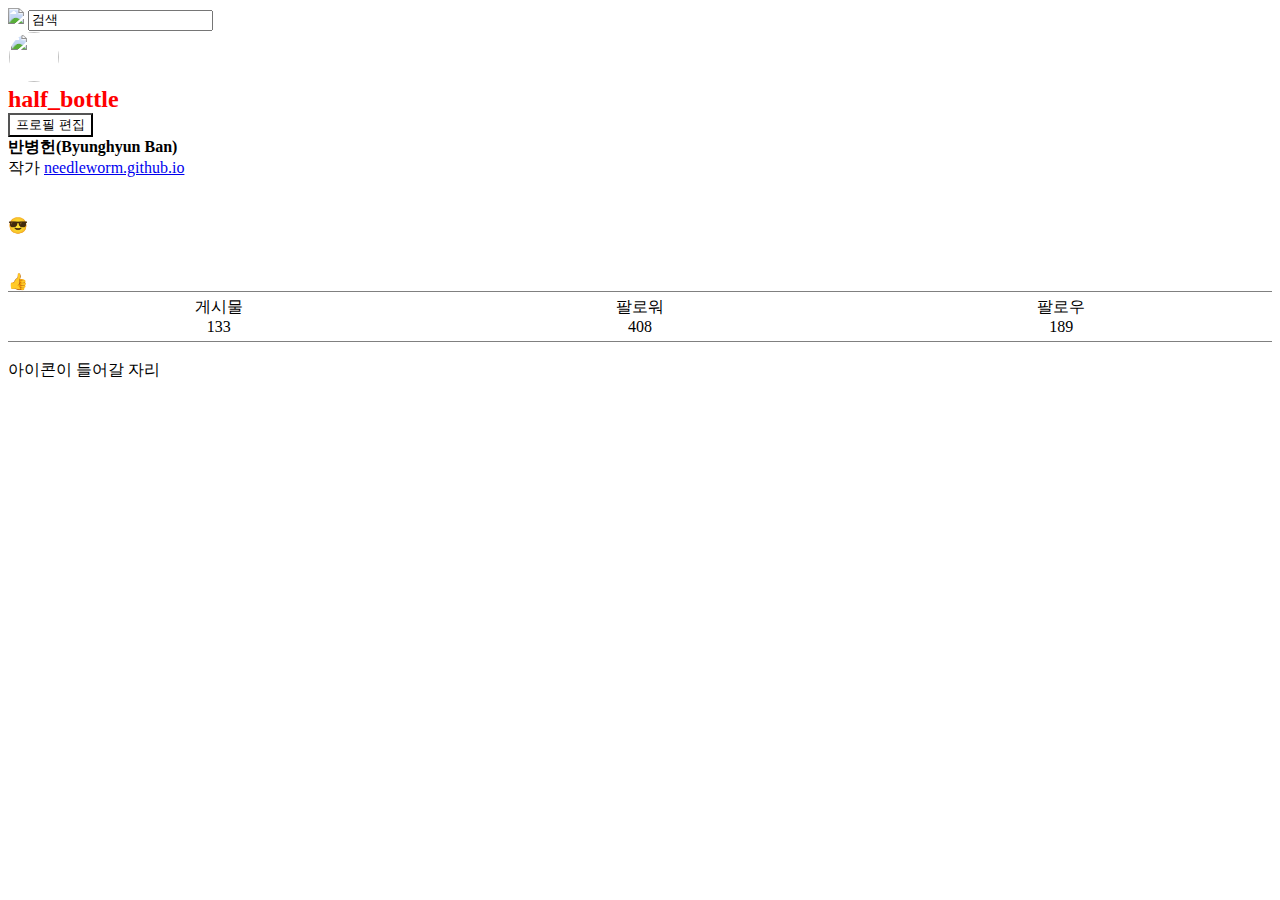
==== index.html @ 2de96ef6 "Add files via upload" ====
<!DOCTYPE html>
<html lang="en">
<head>
    <meta charset="UTF-8">
    <meta name="viewport" content="width=device-width, initial-scale=1.0">
    <title>Instagram</title>

    <link href="insta.css" rel="stylesheet">
</head>
<body>
    <!-- <br>태그는 줄바꿈 기능이 있다. -->
    <!-- <p>태그는 문단을 나누는 태그 
        paragraph의 약자이다.-->
    <!-- <p>태그는 줄바꿈을 표현하는 block이라는 속성이 있기 때문에
        옆에 글이 올 수 없다. -->
       
    <div>
        <img src="image/instagramlogo.png" width="150px" style="margin: 0%;">
        <input type="search" value="검색"/>
    </div>
    <div>
        <div class="profile">
            <img src="image/cat.jpg" class="profile_pic" >
        </div>      
        <div>
            <h2 style="margin: 0%;">half_bottle</h2>
            <button style="background-color: white;">
                프로필 편집
            </button> 
        </div>

               
    </div>

    <div>
        
        <!-- <strong> 볼드체 표현 -->
        <strong>
        반병헌(Byunghyun Ban)<br/>
        </strong>
        작가
        <a href="https://needleworm.github.io">needleworm.github.io</a>
    </div>

    <div>
        <div class="highlight">
            <div class="highlight_pic">
                <img  src="image/cat2.jpg" alt="" height="35px" class="circle_pic">
            </div>
            <div >
                😎
            </div>
        </div>
        <div class="highlight">
            <div class="highlight_pic">
                <img src="image/cat3.jpg" alt="" height="35px" class="circle_pic">
            </div>
            <div>
                👍
            </div>
        </div>
        
    </div>

    <div id="stat_bar">
        <div class="stat">
            게시물<br/>
            133
        </div>
        <div class="stat">
            팔로워<br/>
            408
        </div>
        <div class="stat">
            팔로우<br/>
            189    
        </div>
    </div>
    <br/>
    <div>
        아이콘이 들어갈 자리
    </div>
    <div>
        <div class="thumnail_grid">
            <img src="image/thumbnails/book1.jpg" alt="" class="thumnail" >
            <img src="image/thumbnails/book2.jpg" alt="" class="thumnail">
            <img src="image/thumbnails/book3.jpg" alt="" class="thumnail">
        </div>
        <div class="thumnail_grid">
            <img src="image/thumbnails/book4.jpg" alt="" class="thumnail">
            <img src="image/thumbnails/book5.jpg" alt="" class="thumnail">
            <img src="image/thumbnails/book6.jpg" alt="" class="thumnail">
        </div>
        <div class="thumnail_grid">
            <img src="image/thumbnails/book7.jpg" alt="" class="thumnail">
            <img src="image/thumbnails/book8.jpg" alt="" class="thumnail">
            <img src="image/thumbnails/book9.jpg" alt="" class="thumnail">
        </div>
    </div>

    
    




</body>
</html>
---- insta.css ----
h2{
    color: red;
}

.highlight{
    width: 100%;
    height: 100%;
}

.highlight_pic{
    width: 35px;
    height: 35px;
    object-fit: cover;

    border: 1px solid white;
    border-radius: 50%;
}

.profile{
    width: 100%;
    height: 100%;
}
.profile_pic{
    width: 50px;
    height: 50px;
    object-fit: cover;

    border: 1px solid white;
    border-radius: 50%;
}

.circle_pic{
    border: solid white 1px;
    border-radius: 50%;
}

.thumnail_grid{
    display: grid;
    grid-template-columns: 1fr 1fr 1fr;
}

.thumnail{
    width : 100%;
}

#stat_bar{
    display: grid;
    grid-template-columns: 1fr 1fr 1fr;
    border-top: 1px solid gray;
    border-bottom: 1px solid gray;
}

.stat{
    margin-top: 5px;
    margin-bottom: 5px;
    text-align: center;
}
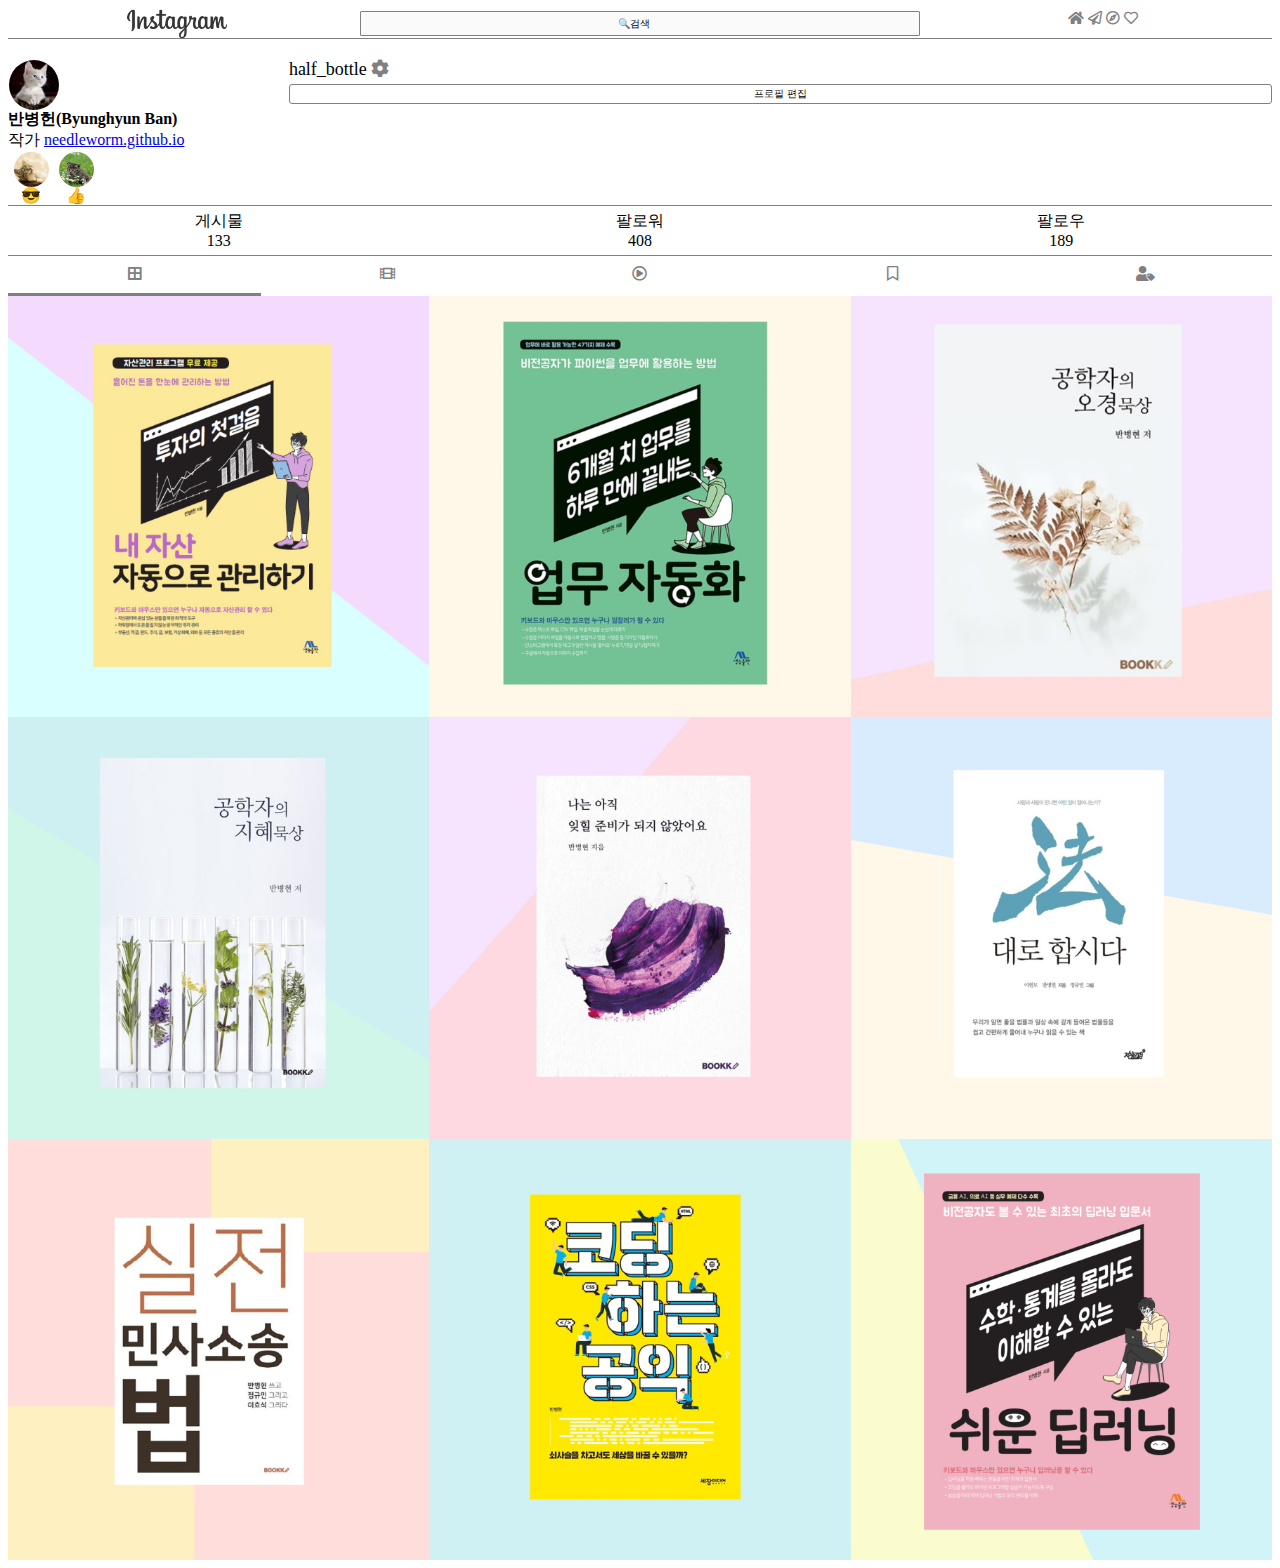
==== commit 5aa1ac79: "Add files via upload" ====
--- a/index.html
+++ b/index.html
@@ -6,6 +6,7 @@
     <title>Instagram</title>
 
     <link href="insta.css" rel="stylesheet">
+    <link href="https://pro.fontawesome.com/releases/v5.10.0/css/all.css" rel="stylesheet">
 </head>
 <body>
     <!-- <br>태그는 줄바꿈 기능이 있다. -->
@@ -14,23 +15,38 @@
     <!-- <p>태그는 줄바꿈을 표현하는 block이라는 속성이 있기 때문에
         옆에 글이 올 수 없다. -->
        
-    <div>
-        <img src="image/instagramlogo.png" width="150px" style="margin: 0%;">
-        <input type="search" value="검색"/>
+    <div id="top">
+        <div id="top_img">
+            <img src="image/instagramlogo.png" width="150px" style="margin: 0%;">
+        </div>
+            <input id="top_input" type="search" value="🔍검색" />
+            <div>
+                <i class="fas fa-home"></i>
+                <i class="far fa-paper-plane"></i>
+                <i class="far fa-compass"></i>
+                <i class="far fa-heart"></i>
+            </div>
     </div>
-    <div>
-        <div class="profile">
-            <img src="image/cat.jpg" class="profile_pic" >
+
+    <div class="profile">
+        <div class="profile_pic">
+            
+            <img src="image/cat.jpg" class="circle_pic" >
+            
         </div>      
-        <div>
-            <h2 style="margin: 0%;">half_bottle</h2>
-            <button style="background-color: white;">
-                프로필 편집
+        <div id="profile_info">
+            <div id="id" >
+                half_bottle <i class="fas fa-cog"></i>
+            </div>
+            
+            <button style="background-color: white;" >
+            프로필 편집
             </button> 
+        
         </div>
-
+    </div>
                
-    </div>
+    
 
     <div>
         
@@ -42,24 +58,30 @@
         <a href="https://needleworm.github.io">needleworm.github.io</a>
     </div>
 
-    <div>
+    <div id="highlight_area">
         <div class="highlight">
             <div class="highlight_pic">
-                <img  src="image/cat2.jpg" alt="" height="35px" class="circle_pic">
+                <img  src="image/cat2.jpg" alt="" class="circle_pic">
             </div>
+
             <div >
-                😎
+            😎
             </div>
         </div>
+
+
         <div class="highlight">
             <div class="highlight_pic">
-                <img src="image/cat3.jpg" alt="" height="35px" class="circle_pic">
+                <img src="image/cat3.jpg" alt=""class="circle_pic">
             </div>
+
             <div>
                 👍
             </div>
         </div>
-        
+        <div>
+
+        </div>
     </div>
 
     <div id="stat_bar">
@@ -76,9 +98,23 @@
             189    
         </div>
     </div>
-    <br/>
-    <div>
-        아이콘이 들어갈 자리
+    
+    <div id="sub_icons">
+        <div class="selected">
+            <i class="fas fa-border-all"></i>
+        </div>
+        <div>
+            <i class="fas fa-film"></i>
+        </div>
+        <div>
+            <i class="far fa-play-circle"></i>
+        </div>
+        <div>
+            <i class="far fa-bookmark"></i>
+        </div>
+        <div>
+            <i class="fas fa-user-tag"></i>
+        </div>
     </div>
     <div>
         <div class="thumnail_grid">
--- a/insta.css
+++ b/insta.css
@@ -3,35 +3,108 @@
 }
 
 .highlight{
-    width: 100%;
-    height: 100%;
+
+    text-align: center;
+
 }
 
 .highlight_pic{
     width: 35px;
     height: 35px;
+
+    margin: 0 auto;
+}
+
+#highlight_area{
+    display: grid;
+    grid-template-columns: 45px 45px 1fr;
+}
+
+#top{
+    display: grid;
+    grid-template-columns: 4fr 7fr 4fr;
+    border-bottom: solid gray 0.1px;
+    margin-bottom: 20px;
+    height: 30px;
+}
+
+#top_img{
+    width:100px;
+    height:30px;
+    margin : auto;
+}
+
+#top img{
+    width:100%;
+    height:100%;
     object-fit: cover;
 
-    border: 1px solid white;
-    border-radius: 50%;
+}
+
+i{
+    color: gray;
+}
+
+#top i{
+    font-size: 14px;
+}
+
+#top div{
+    text-align: center;
+    padding-top: 1px;
+}
+
+#top_input{
+    height: 60%;
+    width: 95%;
+
+    margin: auto;
+    text-align: center;
+    height: 25px;
+    background-color: rgb(250,250,250);
+    border: solid gray 1px;
+    border-radius: 1px;
+    font-size: 10px;
+    font-weight: 100;
 }
 
 .profile{
-    width: 100%;
-    height: 100%;
+    display: grid;
+    grid-template-columns: 1fr 3.5fr;
 }
 .profile_pic{
     width: 50px;
     height: 50px;
-    object-fit: cover;
+}
 
-    border: 1px solid white;
-    border-radius: 50%;
+#profile_info{
+    display: grid;
+    grid-template-rows: 1fr 1fr;
+    height: 50px;
+}
+
+#id{
+    font-size: 18px;
+    font-weight: 100;
+}
+
+button{
+    height: 80%;
+    width: 95;
+
+    font-size: 10px;
+    background-color: white;
+    border: 1px solid gray;
+    border-radius: 3px;
 }
 
 .circle_pic{
     border: solid white 1px;
     border-radius: 50%;
+
+    width: 100%;
+    height: 100%;
+    object-fit: cover;
 }
 
 .thumnail_grid{
@@ -56,5 +129,16 @@
     text-align: center;
 }
 
+#sub_icons{
+    display: grid;
+    grid-template-columns: 1fr 1fr 1fr 1fr 1fr;
+    text-align: center;
+    font-size: 15px;
+    height: 30px;
+    margin-top: 10px;
+}
 
+.selected{
+    border-bottom: solid gray 3px;
+}
 
